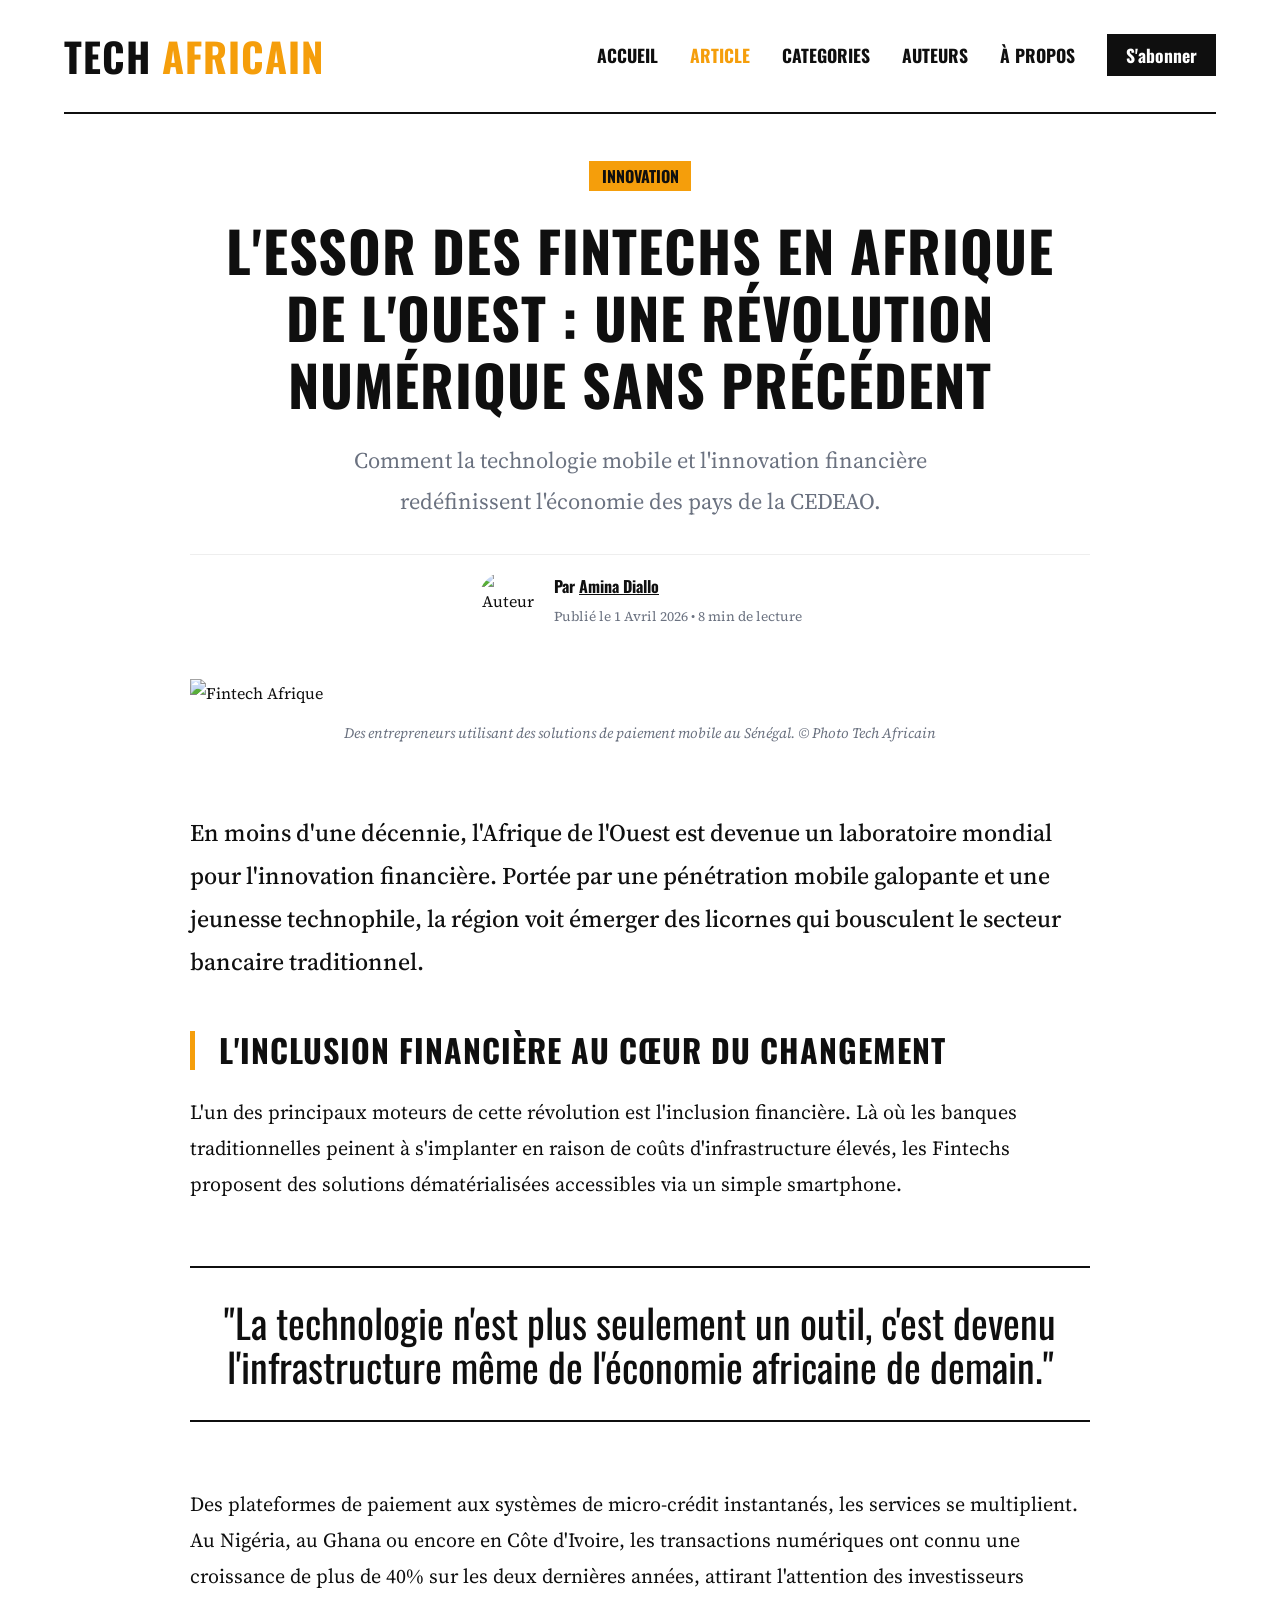
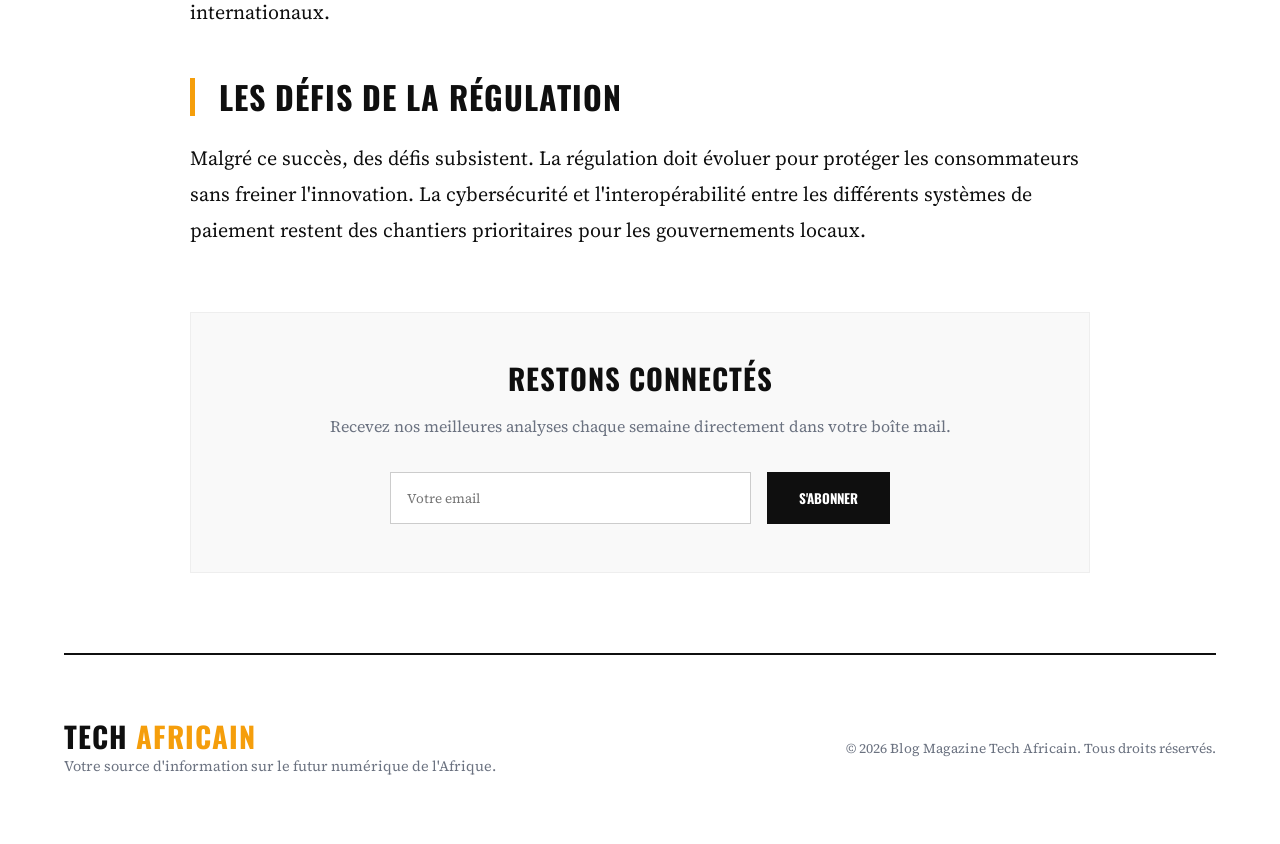
==== article.html @ ecc6a854 "Initial commit - structure du projet" ====
<!DOCTYPE html>
<html lang="fr">
<head>
    <meta charset="UTF-8">
    <meta name="viewport" content="width=device-width, initial-scale=1.0">
    <title>Article | L'essor des Fintechs en Afrique - Tech Africain</title>
    <!-- Google Fonts: Oswald 700 and Source Serif Pro 400 -->
    <link rel="preconnect" href="https://fonts.googleapis.com">
    <link rel="preconnect" href="https://fonts.gstatic.com" crossorigin>
    <link href="https://fonts.googleapis.com/css2?family=Oswald:wght@700&family=Source+Serif+Pro:wght@400&display=swap" rel="stylesheet">
    <link rel="stylesheet" href="style-article.css">
</head>
<body class="site-main-container">

    <header class="header-main-nav">
        <div class="header-logo-container">
            <a href="index.html" style="text-decoration: none; color: inherit;">
                <h1 class="header-magazine-title">TECH <span class="accent-color-yellow">AFRICAIN</span></h1>
            </a>
        </div>
        <nav class="header-navigation-menu">
            <ul class="header-nav-list-items">
                <li><a href="index.html" class="nav-link-item">ACCUEIL</a></li>
                <li><a href="article.html" class="nav-link-item active">ARTICLE</a></li>
                <li><a href="category.html" class="nav-link-item">CATEGORIES</a></li>
                <li><a href="authors.html" class="nav-link-item">AUTEURS</a></li>
                <li><a href="about.html" class="nav-link-item">À PROPOS</a></li>
                <li><a href="newsletter.html" class="nav-link-item accent-button">S'abonner</a></li>
            </ul>
        </nav>
    </header>

    <main class="article-page-main-layout">
        <!-- Article Header -->
        <header class="article-header-intro-section">
            <span class="article-category-label-accent">INNOVATION</span>
            <h1 class="article-title-heading-large">L'essor des Fintechs en Afrique de l'Ouest : Une révolution numérique sans précédent</h1>
            <p class="article-subtitle-excerpt-intro">Comment la technologie mobile et l'innovation financière redéfinissent l'économie des pays de la CEDEAO.</p>
            
            <div class="article-meta-author-info">
                <img src="https://images.unsplash.com/photo-1531123897727-8f129e16fd3c?auto=format&fit=crop&q=80&w=100" alt="Auteur" class="author-profile-avatar-img">
                <div class="author-details-wrapper">
                    <span class="author-name-text">Par <a href="authors.html" class="author-link-reference">Amina Diallo</a></span>
                    <span class="article-publication-date-meta">Publié le 1 Avril 2026 • 8 min de lecture</span>
                </div>
            </div>
        </header>

        <!-- Main Featured Image -->
        <figure class="article-featured-media-wrapper">
            <img src="https://images.unsplash.com/photo-1526374965328-7f61d4dc18c5?auto=format&fit=crop&q=80&w=1200" alt="Fintech Afrique" class="article-main-hero-img">
            <figcaption class="article-image-caption-text">Des entrepreneurs utilisant des solutions de paiement mobile au Sénégal. © Photo Tech Africain</figcaption>
        </figure>

        <!-- Article Body Content -->
        <section class="article-content-body-text-section">
            <p class="article-paragraph-leading-text">
                En moins d'une décennie, l'Afrique de l'Ouest est devenue un laboratoire mondial pour l'innovation financière. Portée par une pénétration mobile galopante et une jeunesse technophile, la région voit émerger des licornes qui bousculent le secteur bancaire traditionnel.
            </p>

            <h2 class="article-subheading-editorial-line">L'inclusion financière au cœur du changement</h2>
            <p class="article-paragraph-standard-text">
                L'un des principaux moteurs de cette révolution est l'inclusion financière. Là où les banques traditionnelles peinent à s'implanter en raison de coûts d'infrastructure élevés, les Fintechs proposent des solutions dématérialisées accessibles via un simple smartphone.
            </p>

            <blockquote class="article-quote-featured-editorial">
                "La technologie n'est plus seulement un outil, c'est devenu l'infrastructure même de l'économie africaine de demain."
            </blockquote>

            <p class="article-paragraph-standard-text">
                Des plateformes de paiement aux systèmes de micro-crédit instantanés, les services se multiplient. Au Nigéria, au Ghana ou encore en Côte d'Ivoire, les transactions numériques ont connu une croissance de plus de 40% sur les deux dernières années, attirant l'attention des investisseurs internationaux.
            </p>

            <h2 class="article-subheading-editorial-line">Les défis de la régulation</h2>
            <p class="article-paragraph-standard-text">
                Malgré ce succès, des défis subsistent. La régulation doit évoluer pour protéger les consommateurs sans freiner l'innovation. La cybersécurité et l'interopérabilité entre les différents systèmes de paiement restent des chantiers prioritaires pour les gouvernements locaux.
            </p>
        </section>

        <!-- Sidebar / Newsletter Call to Action -->
        <aside class="article-sidebar-interaction-aside">
            <div class="newsletter-subscribe-form-card">
                <h3 class="newsletter-title-heading-small">RESTONS CONNECTÉS</h3>
                <p class="newsletter-description-text">Recevez nos meilleures analyses chaque semaine directement dans votre boîte mail.</p>
                <form class="newsletter-subscribe-form-main">
                    <input type="email" placeholder="Votre email" class="newsletter-input-field-form">
                    <button type="submit" class="newsletter-submit-button-form">S'ABONNER</button>
                </form>
            </div>
        </aside>
    </main>

    <footer class="footer-main-container">
        <div class="footer-branding-info">
            <h2 class="footer-magazine-logo-title">TECH <span class="accent-color-yellow">AFRICAIN</span></h2>
            <p class="footer-magazine-tagline-text">Votre source d'information sur le futur numérique de l'Afrique.</p>
        </div>
        <div class="footer-copyright-legal-section">
            <p>&copy; 2026 Blog Magazine Tech Africain. Tous droits réservés.</p>
        </div>
    </footer>

</body>
</html>
---- style-article.css ----
/* Root Variables for Consistency */
:root {
    --color-black-editorial: #0F0F0F;
    --color-white-pure: #FFFFFF;
    --color-yellow-accent: #F59E0B;
    --color-gray-text: #6B7280;
    --font-titles: 'Oswald', sans-serif;
    --font-body: 'Source Serif Pro', serif;
}

/* Reset and Global Styles */
* {
    margin: 0;
    padding: 0;
    box-sizing: border-box;
}

body {
    background-color: var(--color-white-pure);
    color: var(--color-black-editorial);
    font-family: var(--font-body);
    line-height: 1.8;
    padding: 0 5%;
}

/* Typography Overrides */
h1, h2, h3 {
    font-family: var(--font-titles);
    text-transform: uppercase;
    letter-spacing: 1px;
    line-height: 1.2;
}

.accent-color-yellow {
    color: var(--color-yellow-accent);
}

/* Header Navigation (Shared with Home) */
.header-main-nav {
    display: flex;
    justify-content: space-between;
    align-items: center;
    padding: 2rem 0;
    border-bottom: 2px solid var(--color-black-editorial);
    margin-bottom: 3rem;
}

.header-magazine-title {
    font-size: 2.5rem;
}

.header-nav-list-items {
    display: flex;
    list-style: none;
    gap: 2rem;
}

.nav-link-item {
    text-decoration: none;
    color: var(--color-black-editorial);
    font-family: var(--font-titles);
    font-weight: 700;
    font-size: 1.1rem;
    transition: color 0.3s ease;
}

.nav-link-item:hover, .nav-link-item.active {
    color: var(--color-yellow-accent);
}

.accent-button {
    background-color: var(--color-black-editorial);
    color: var(--color-white-pure);
    padding: 0.5rem 1.2rem;
}

/* Article Page Layout */
.article-page-main-layout {
    max-width: 900px;
    margin: 0 auto 5rem auto;
}

.article-header-intro-section {
    text-align: center;
    margin-bottom: 3rem;
}

.article-category-label-accent {
    background-color: var(--color-yellow-accent);
    padding: 0.2rem 0.8rem;
    font-family: var(--font-titles);
    font-weight: 700;
}

.article-title-heading-large {
    font-size: 3.5rem;
    margin: 1.5rem 0;
}

.article-subtitle-excerpt-intro {
    font-size: 1.4rem;
    color: var(--color-gray-text);
    max-width: 700px;
    margin: 0 auto 2rem auto;
}

.article-meta-author-info {
    display: flex;
    align-items: center;
    justify-content: center;
    gap: 1rem;
    padding-top: 1rem;
    border-top: 1px solid #eee;
}

.author-profile-avatar-img {
    width: 60px;
    height: 60px;
    border-radius: 50%;
    object-fit: cover;
}

.author-details-wrapper {
    text-align: left;
}

.author-name-text {
    display: block;
    font-family: var(--font-titles);
    font-weight: 700;
}

.author-link-reference {
    color: var(--color-black-editorial);
    text-decoration: underline;
}

.article-publication-date-meta {
    font-size: 0.85rem;
    color: var(--color-gray-text);
}

/* Featured Media */
.article-featured-media-wrapper {
    margin-bottom: 4rem;
}

.article-main-hero-img {
    width: 100%;
    height: auto;
    max-height: 600px;
    object-fit: cover;
}

.article-image-caption-text {
    font-size: 0.9rem;
    color: var(--color-gray-text);
    margin-top: 0.8rem;
    font-style: italic;
    text-align: center;
}

/* Article Body Content */
.article-content-body-text-section {
    font-size: 1.25rem;
    margin-bottom: 4rem;
}

.article-paragraph-leading-text {
    font-size: 1.5rem;
    font-weight: 500;
    margin-bottom: 2rem;
}

.article-subheading-editorial-line {
    font-size: 2rem;
    margin: 3rem 0 1.5rem 0;
    border-left: 5px solid var(--color-yellow-accent);
    padding-left: 1.5rem;
}

.article-paragraph-standard-text {
    margin-bottom: 1.5rem;
}

.article-quote-featured-editorial {
    font-family: var(--font-titles);
    font-size: 2.5rem;
    line-height: 1.1;
    text-align: center;
    margin: 4rem 0;
    padding: 2rem;
    border-top: 2px solid var(--color-black-editorial);
    border-bottom: 2px solid var(--color-black-editorial);
}

/* Newsletter Box */
.article-sidebar-interaction-aside {
    background-color: #f9f9f9;
    padding: 3rem;
    text-align: center;
    border: 1px solid #eee;
}

.newsletter-title-heading-small {
    font-size: 1.8rem;
    margin-bottom: 1rem;
}

.newsletter-description-text {
    margin-bottom: 2rem;
    color: var(--color-gray-text);
}

.newsletter-subscribe-form-main {
    display: flex;
    gap: 1rem;
    max-width: 500px;
    margin: 0 auto;
}

.newsletter-input-field-form {
    flex: 1;
    padding: 1rem;
    border: 1px solid #ccc;
    font-family: var(--font-body);
}

.newsletter-submit-button-form {
    padding: 1rem 2rem;
    background-color: var(--color-black-editorial);
    color: var(--color-white-pure);
    border: none;
    font-family: var(--font-titles);
    font-weight: 700;
    cursor: pointer;
    transition: background-color 0.3s ease;
}

.newsletter-submit-button-form:hover {
    background-color: var(--color-yellow-accent);
    color: var(--color-black-editorial);
}

/* Footer (Shared) */
.footer-main-container {
    border-top: 2px solid var(--color-black-editorial);
    padding: 4rem 0;
    display: flex;
    justify-content: space-between;
    align-items: center;
}

.footer-magazine-logo-title {
    font-size: 1.8rem;
}

.footer-magazine-tagline-text {
    color: var(--color-gray-text);
    font-size: 0.9rem;
}

.footer-copyright-legal-section {
    font-size: 0.85rem;
    color: var(--color-gray-text);
}

/* Responsive */
@media (max-width: 768px) {
    .article-title-heading-large {
        font-size: 2.5rem;
    }
    .newsletter-subscribe-form-main {
        flex-direction: column;
    }
}
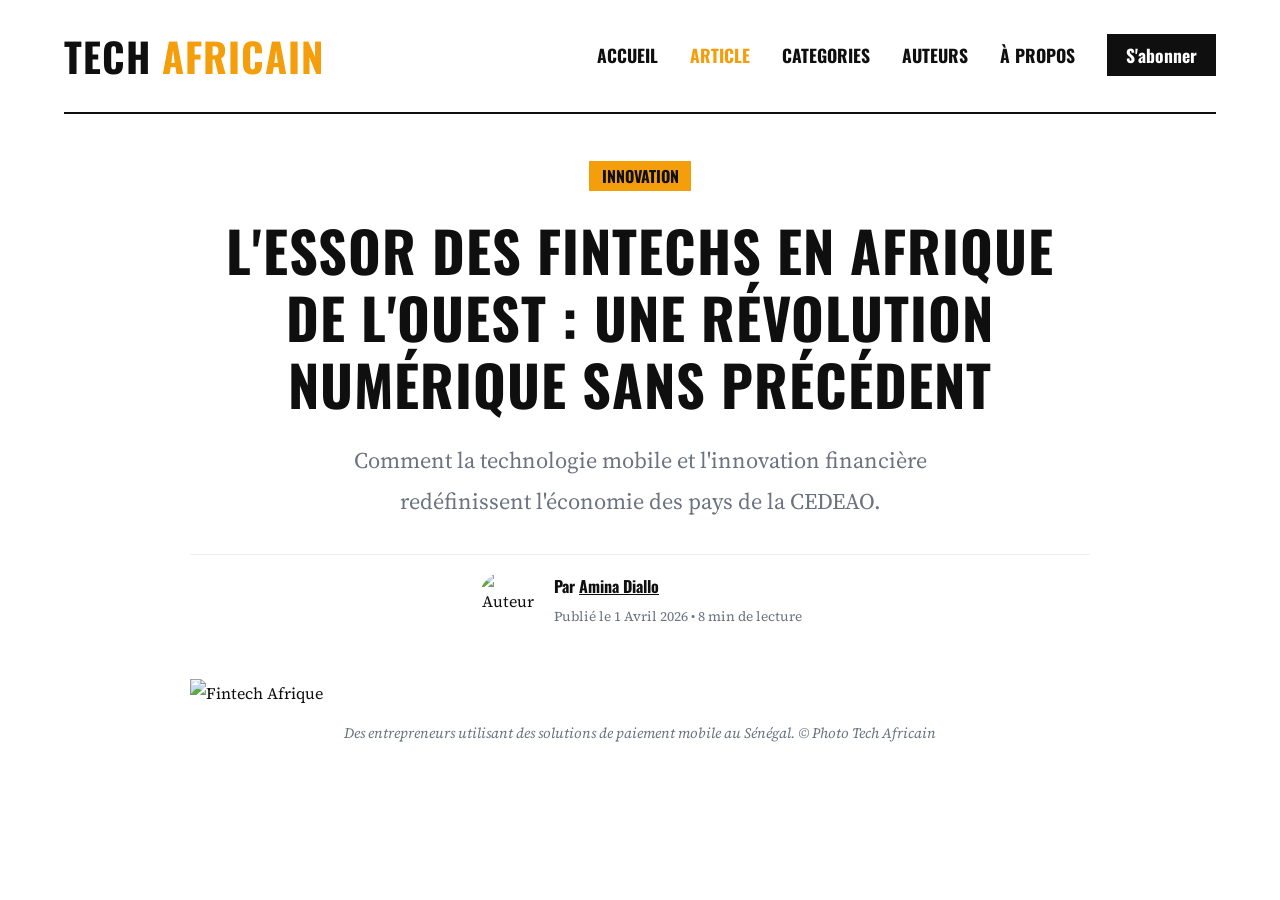
==== commit 5634645a: "feat: structure et en-tête de l'article" ====
--- a/article.html
+++ b/article.html
@@ -3,8 +3,7 @@
 <head>
     <meta charset="UTF-8">
     <meta name="viewport" content="width=device-width, initial-scale=1.0">
-    <title>Article | L'essor des Fintechs en Afrique - Tech Africain</title>
-    <!-- Google Fonts: Oswald 700 and Source Serif Pro 400 -->
+    <title>Article | Tech Africain</title>
     <link rel="preconnect" href="https://fonts.googleapis.com">
     <link rel="preconnect" href="https://fonts.gstatic.com" crossorigin>
     <link href="https://fonts.googleapis.com/css2?family=Oswald:wght@700&family=Source+Serif+Pro:wght@400&display=swap" rel="stylesheet">
@@ -31,7 +30,7 @@
     </header>
 
     <main class="article-page-main-layout">
-        <!-- Article Header -->
+        <!-- Article Header Intro -->
         <header class="article-header-intro-section">
             <span class="article-category-label-accent">INNOVATION</span>
             <h1 class="article-title-heading-large">L'essor des Fintechs en Afrique de l'Ouest : Une révolution numérique sans précédent</h1>
@@ -51,54 +50,7 @@
             <img src="https://images.unsplash.com/photo-1526374965328-7f61d4dc18c5?auto=format&fit=crop&q=80&w=1200" alt="Fintech Afrique" class="article-main-hero-img">
             <figcaption class="article-image-caption-text">Des entrepreneurs utilisant des solutions de paiement mobile au Sénégal. © Photo Tech Africain</figcaption>
         </figure>
-
-        <!-- Article Body Content -->
-        <section class="article-content-body-text-section">
-            <p class="article-paragraph-leading-text">
-                En moins d'une décennie, l'Afrique de l'Ouest est devenue un laboratoire mondial pour l'innovation financière. Portée par une pénétration mobile galopante et une jeunesse technophile, la région voit émerger des licornes qui bousculent le secteur bancaire traditionnel.
-            </p>
-
-            <h2 class="article-subheading-editorial-line">L'inclusion financière au cœur du changement</h2>
-            <p class="article-paragraph-standard-text">
-                L'un des principaux moteurs de cette révolution est l'inclusion financière. Là où les banques traditionnelles peinent à s'implanter en raison de coûts d'infrastructure élevés, les Fintechs proposent des solutions dématérialisées accessibles via un simple smartphone.
-            </p>
-
-            <blockquote class="article-quote-featured-editorial">
-                "La technologie n'est plus seulement un outil, c'est devenu l'infrastructure même de l'économie africaine de demain."
-            </blockquote>
-
-            <p class="article-paragraph-standard-text">
-                Des plateformes de paiement aux systèmes de micro-crédit instantanés, les services se multiplient. Au Nigéria, au Ghana ou encore en Côte d'Ivoire, les transactions numériques ont connu une croissance de plus de 40% sur les deux dernières années, attirant l'attention des investisseurs internationaux.
-            </p>
-
-            <h2 class="article-subheading-editorial-line">Les défis de la régulation</h2>
-            <p class="article-paragraph-standard-text">
-                Malgré ce succès, des défis subsistent. La régulation doit évoluer pour protéger les consommateurs sans freiner l'innovation. La cybersécurité et l'interopérabilité entre les différents systèmes de paiement restent des chantiers prioritaires pour les gouvernements locaux.
-            </p>
-        </section>
-
-        <!-- Sidebar / Newsletter Call to Action -->
-        <aside class="article-sidebar-interaction-aside">
-            <div class="newsletter-subscribe-form-card">
-                <h3 class="newsletter-title-heading-small">RESTONS CONNECTÉS</h3>
-                <p class="newsletter-description-text">Recevez nos meilleures analyses chaque semaine directement dans votre boîte mail.</p>
-                <form class="newsletter-subscribe-form-main">
-                    <input type="email" placeholder="Votre email" class="newsletter-input-field-form">
-                    <button type="submit" class="newsletter-submit-button-form">S'ABONNER</button>
-                </form>
-            </div>
-        </aside>
     </main>
-
-    <footer class="footer-main-container">
-        <div class="footer-branding-info">
-            <h2 class="footer-magazine-logo-title">TECH <span class="accent-color-yellow">AFRICAIN</span></h2>
-            <p class="footer-magazine-tagline-text">Votre source d'information sur le futur numérique de l'Afrique.</p>
-        </div>
-        <div class="footer-copyright-legal-section">
-            <p>&copy; 2026 Blog Magazine Tech Africain. Tous droits réservés.</p>
-        </div>
-    </footer>
 
 </body>
 </html>
--- a/style-article.css
+++ b/style-article.css
@@ -159,118 +159,3 @@
     font-style: italic;
     text-align: center;
 }
-
-/* Article Body Content */
-.article-content-body-text-section {
-    font-size: 1.25rem;
-    margin-bottom: 4rem;
-}
-
-.article-paragraph-leading-text {
-    font-size: 1.5rem;
-    font-weight: 500;
-    margin-bottom: 2rem;
-}
-
-.article-subheading-editorial-line {
-    font-size: 2rem;
-    margin: 3rem 0 1.5rem 0;
-    border-left: 5px solid var(--color-yellow-accent);
-    padding-left: 1.5rem;
-}
-
-.article-paragraph-standard-text {
-    margin-bottom: 1.5rem;
-}
-
-.article-quote-featured-editorial {
-    font-family: var(--font-titles);
-    font-size: 2.5rem;
-    line-height: 1.1;
-    text-align: center;
-    margin: 4rem 0;
-    padding: 2rem;
-    border-top: 2px solid var(--color-black-editorial);
-    border-bottom: 2px solid var(--color-black-editorial);
-}
-
-/* Newsletter Box */
-.article-sidebar-interaction-aside {
-    background-color: #f9f9f9;
-    padding: 3rem;
-    text-align: center;
-    border: 1px solid #eee;
-}
-
-.newsletter-title-heading-small {
-    font-size: 1.8rem;
-    margin-bottom: 1rem;
-}
-
-.newsletter-description-text {
-    margin-bottom: 2rem;
-    color: var(--color-gray-text);
-}
-
-.newsletter-subscribe-form-main {
-    display: flex;
-    gap: 1rem;
-    max-width: 500px;
-    margin: 0 auto;
-}
-
-.newsletter-input-field-form {
-    flex: 1;
-    padding: 1rem;
-    border: 1px solid #ccc;
-    font-family: var(--font-body);
-}
-
-.newsletter-submit-button-form {
-    padding: 1rem 2rem;
-    background-color: var(--color-black-editorial);
-    color: var(--color-white-pure);
-    border: none;
-    font-family: var(--font-titles);
-    font-weight: 700;
-    cursor: pointer;
-    transition: background-color 0.3s ease;
-}
-
-.newsletter-submit-button-form:hover {
-    background-color: var(--color-yellow-accent);
-    color: var(--color-black-editorial);
-}
-
-/* Footer (Shared) */
-.footer-main-container {
-    border-top: 2px solid var(--color-black-editorial);
-    padding: 4rem 0;
-    display: flex;
-    justify-content: space-between;
-    align-items: center;
-}
-
-.footer-magazine-logo-title {
-    font-size: 1.8rem;
-}
-
-.footer-magazine-tagline-text {
-    color: var(--color-gray-text);
-    font-size: 0.9rem;
-}
-
-.footer-copyright-legal-section {
-    font-size: 0.85rem;
-    color: var(--color-gray-text);
-}
-
-/* Responsive */
-@media (max-width: 768px) {
-    .article-title-heading-large {
-        font-size: 2.5rem;
-    }
-    .newsletter-subscribe-form-main {
-        flex-direction: column;
-    }
-}
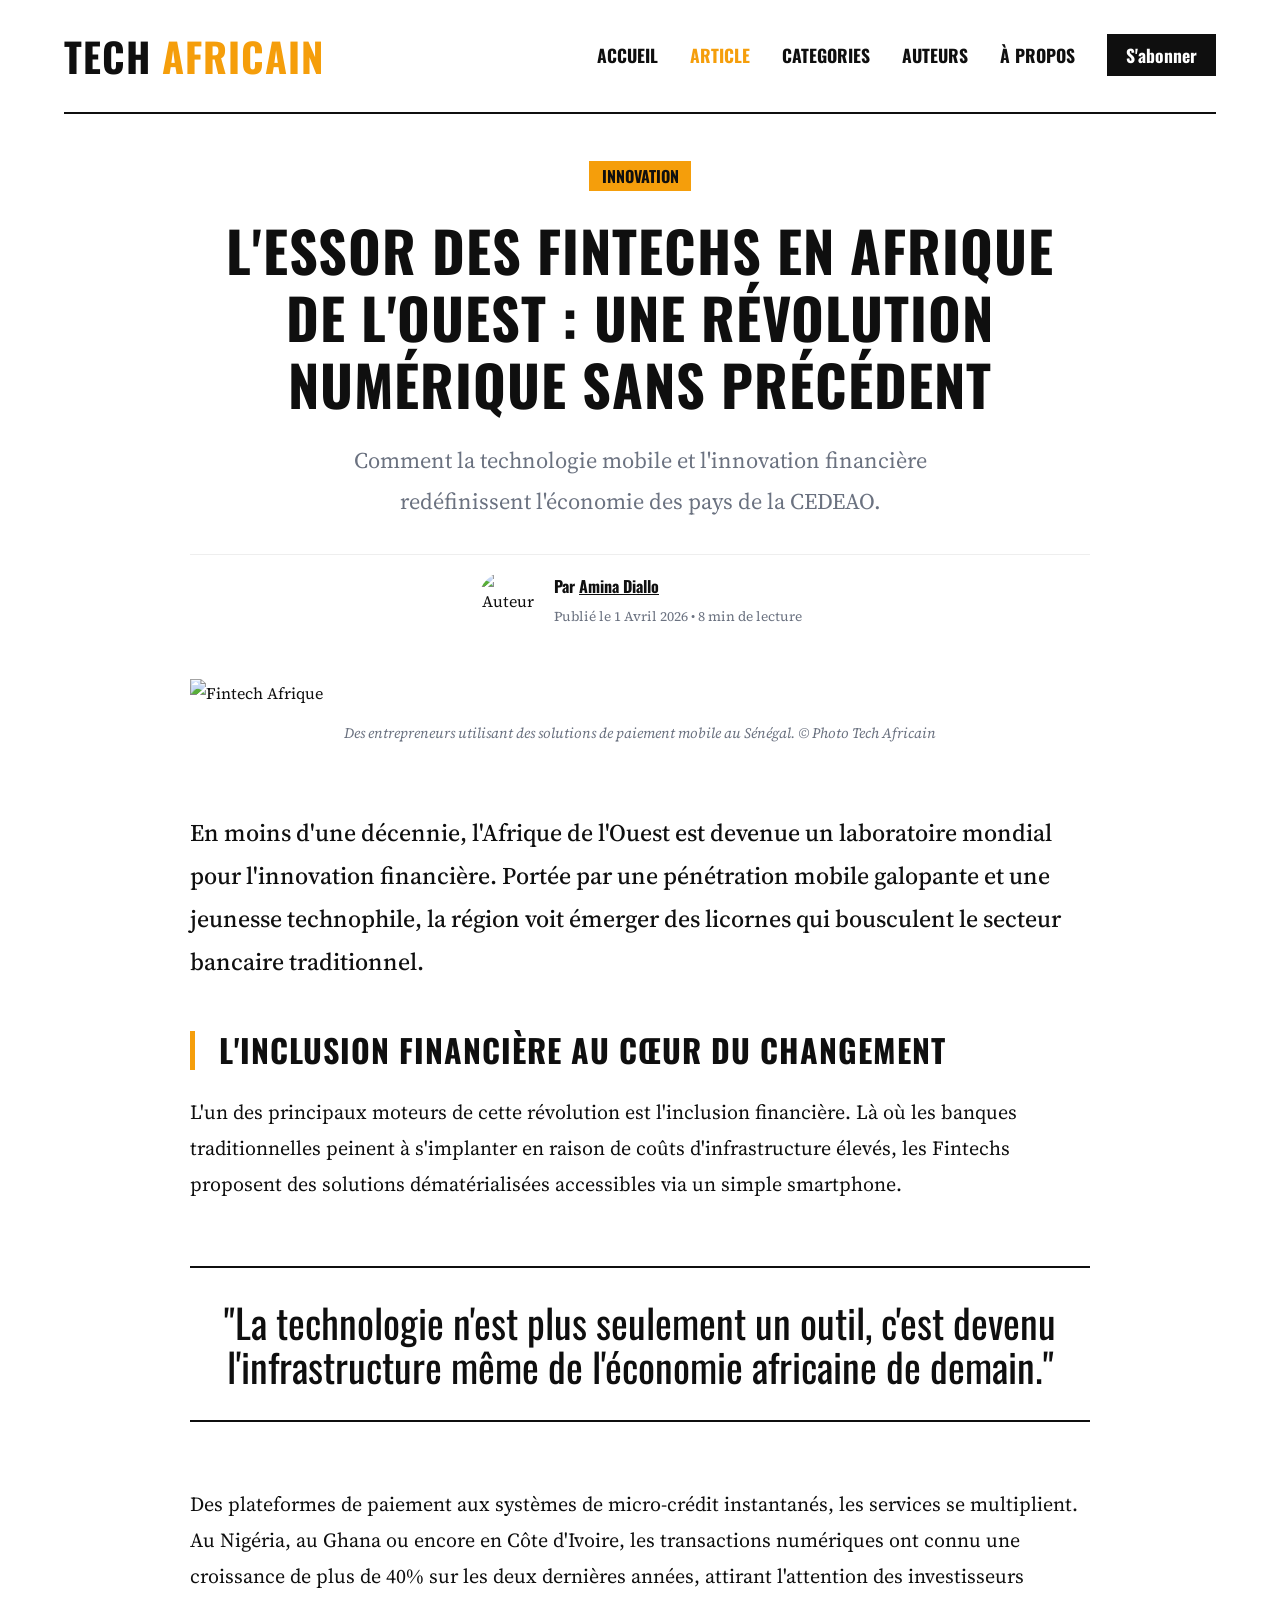
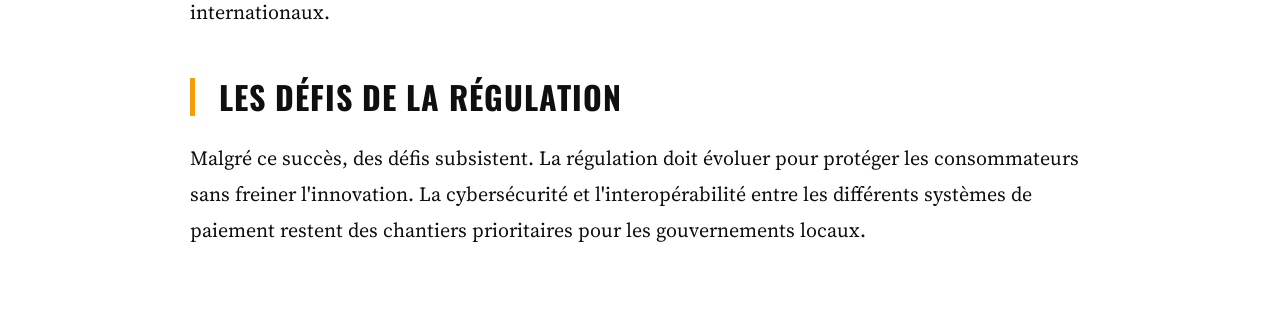
==== commit 7974974c: "feat: corps de texte et typographie éditoriale" ====
--- a/article.html
+++ b/article.html
@@ -50,6 +50,31 @@
             <img src="https://images.unsplash.com/photo-1526374965328-7f61d4dc18c5?auto=format&fit=crop&q=80&w=1200" alt="Fintech Afrique" class="article-main-hero-img">
             <figcaption class="article-image-caption-text">Des entrepreneurs utilisant des solutions de paiement mobile au Sénégal. © Photo Tech Africain</figcaption>
         </figure>
+
+        <!-- Article Body Content -->
+        <section class="article-content-body-text-section">
+            <p class="article-paragraph-leading-text">
+                En moins d'une décennie, l'Afrique de l'Ouest est devenue un laboratoire mondial pour l'innovation financière. Portée par une pénétration mobile galopante et une jeunesse technophile, la région voit émerger des licornes qui bousculent le secteur bancaire traditionnel.
+            </p>
+
+            <h2 class="article-subheading-editorial-line">L'inclusion financière au cœur du changement</h2>
+            <p class="article-paragraph-standard-text">
+                L'un des principaux moteurs de cette révolution est l'inclusion financière. Là où les banques traditionnelles peinent à s'implanter en raison de coûts d'infrastructure élevés, les Fintechs proposent des solutions dématérialisées accessibles via un simple smartphone.
+            </p>
+
+            <blockquote class="article-quote-featured-editorial">
+                "La technologie n'est plus seulement un outil, c'est devenu l'infrastructure même de l'économie africaine de demain."
+            </blockquote>
+
+            <p class="article-paragraph-standard-text">
+                Des plateformes de paiement aux systèmes de micro-crédit instantanés, les services se multiplient. Au Nigéria, au Ghana ou encore en Côte d'Ivoire, les transactions numériques ont connu une croissance de plus de 40% sur les deux dernières années, attirant l'attention des investisseurs internationaux.
+            </p>
+
+            <h2 class="article-subheading-editorial-line">Les défis de la régulation</h2>
+            <p class="article-paragraph-standard-text">
+                Malgré ce succès, des défis subsistent. La régulation doit évoluer pour protéger les consommateurs sans freiner l'innovation. La cybersécurité et l'interopérabilité entre les différents systèmes de paiement restent des chantiers prioritaires pour les gouvernements locaux.
+            </p>
+        </section>
     </main>
 
 </body>
--- a/style-article.css
+++ b/style-article.css
@@ -159,3 +159,37 @@
     font-style: italic;
     text-align: center;
 }
+
+/* Article Body Content */
+.article-content-body-text-section {
+    font-size: 1.25rem;
+    margin-bottom: 4rem;
+}
+
+.article-paragraph-leading-text {
+    font-size: 1.5rem;
+    font-weight: 500;
+    margin-bottom: 2rem;
+}
+
+.article-subheading-editorial-line {
+    font-size: 2rem;
+    margin: 3rem 0 1.5rem 0;
+    border-left: 5px solid var(--color-yellow-accent);
+    padding-left: 1.5rem;
+}
+
+.article-paragraph-standard-text {
+    margin-bottom: 1.5rem;
+}
+
+.article-quote-featured-editorial {
+    font-family: var(--font-titles);
+    font-size: 2.5rem;
+    line-height: 1.1;
+    text-align: center;
+    margin: 4rem 0;
+    padding: 2rem;
+    border-top: 2px solid var(--color-black-editorial);
+    border-bottom: 2px solid var(--color-black-editorial);
+}
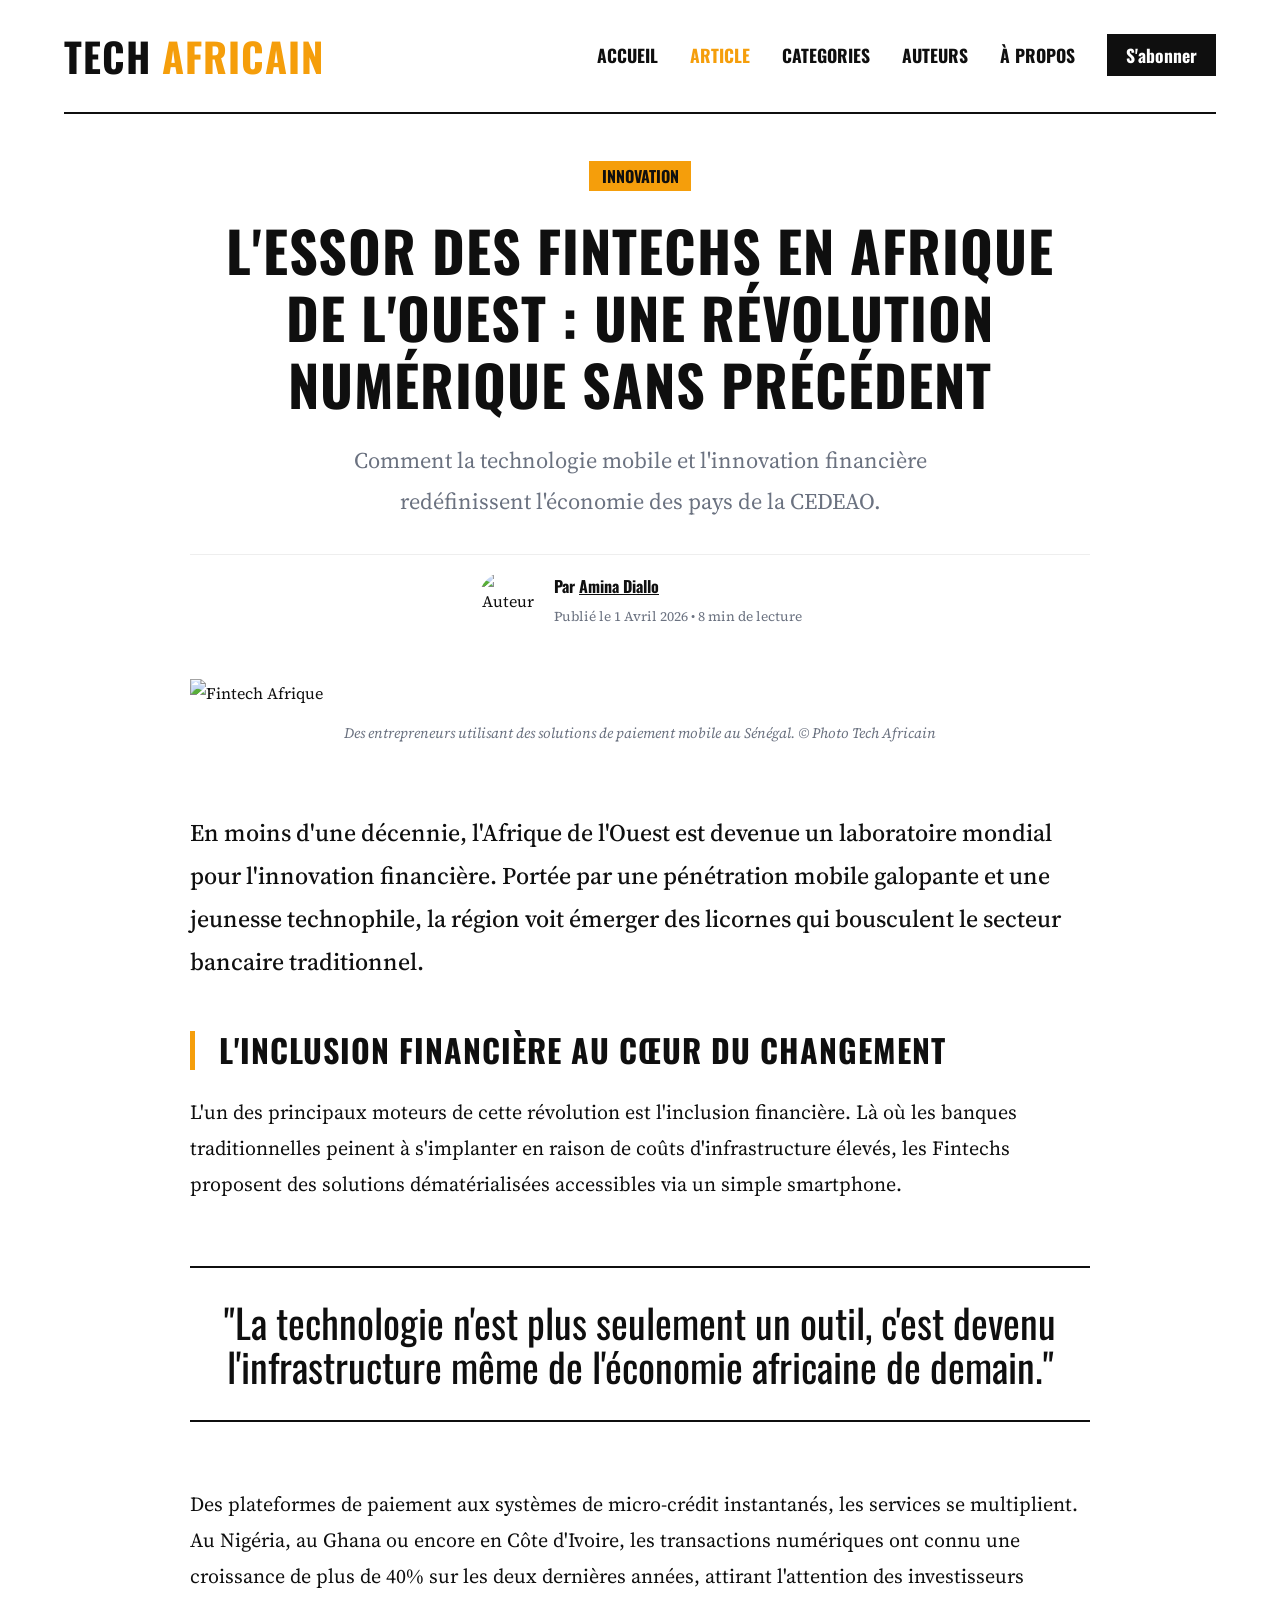
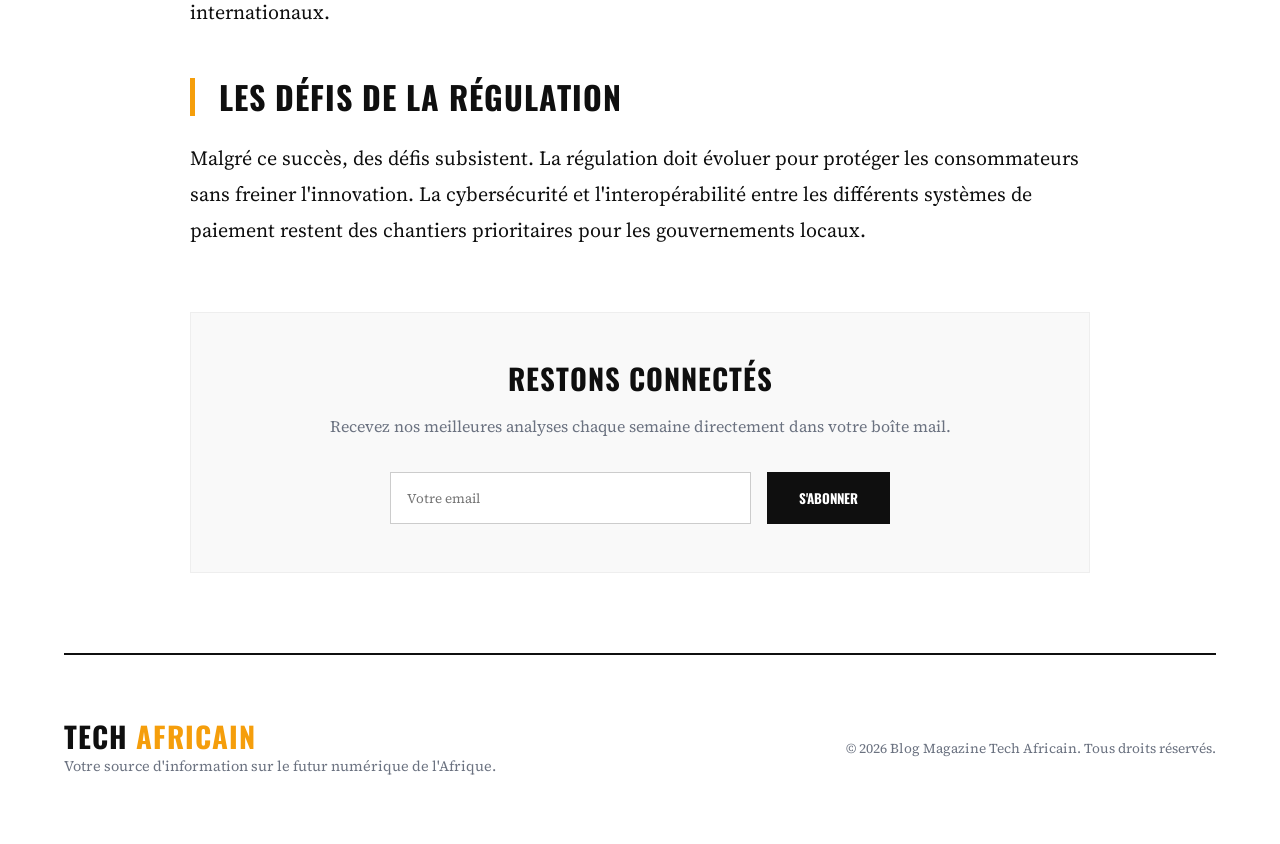
==== commit 1aed8543: "feat: sidebar newsletter et footer" ====
--- a/article.html
+++ b/article.html
@@ -75,7 +75,29 @@
                 Malgré ce succès, des défis subsistent. La régulation doit évoluer pour protéger les consommateurs sans freiner l'innovation. La cybersécurité et l'interopérabilité entre les différents systèmes de paiement restent des chantiers prioritaires pour les gouvernements locaux.
             </p>
         </section>
+
+        <!-- Sidebar / Newsletter Call to Action -->
+        <aside class="article-sidebar-interaction-aside">
+            <div class="newsletter-subscribe-form-card">
+                <h3 class="newsletter-title-heading-small">RESTONS CONNECTÉS</h3>
+                <p class="newsletter-description-text">Recevez nos meilleures analyses chaque semaine directement dans votre boîte mail.</p>
+                <form class="newsletter-subscribe-form-main">
+                    <input type="email" placeholder="Votre email" class="newsletter-input-field-form">
+                    <button type="submit" class="newsletter-submit-button-form">S'ABONNER</button>
+                </form>
+            </div>
+        </aside>
     </main>
+
+    <footer class="footer-main-container">
+        <div class="footer-branding-info">
+            <h2 class="footer-magazine-logo-title">TECH <span class="accent-color-yellow">AFRICAIN</span></h2>
+            <p class="footer-magazine-tagline-text">Votre source d'information sur le futur numérique de l'Afrique.</p>
+        </div>
+        <div class="footer-copyright-legal-section">
+            <p>&copy; 2026 Blog Magazine Tech Africain. Tous droits réservés.</p>
+        </div>
+    </footer>
 
 </body>
 </html>
--- a/style-article.css
+++ b/style-article.css
@@ -193,3 +193,84 @@
     border-top: 2px solid var(--color-black-editorial);
     border-bottom: 2px solid var(--color-black-editorial);
 }
+
+/* Newsletter Box */
+.article-sidebar-interaction-aside {
+    background-color: #f9f9f9;
+    padding: 3rem;
+    text-align: center;
+    border: 1px solid #eee;
+}
+
+.newsletter-title-heading-small {
+    font-size: 1.8rem;
+    margin-bottom: 1rem;
+}
+
+.newsletter-description-text {
+    margin-bottom: 2rem;
+    color: var(--color-gray-text);
+}
+
+.newsletter-subscribe-form-main {
+    display: flex;
+    gap: 1rem;
+    max-width: 500px;
+    margin: 0 auto;
+}
+
+.newsletter-input-field-form {
+    flex: 1;
+    padding: 1rem;
+    border: 1px solid #ccc;
+    font-family: var(--font-body);
+}
+
+.newsletter-submit-button-form {
+    padding: 1rem 2rem;
+    background-color: var(--color-black-editorial);
+    color: var(--color-white-pure);
+    border: none;
+    font-family: var(--font-titles);
+    font-weight: 700;
+    cursor: pointer;
+    transition: background-color 0.3s ease;
+}
+
+.newsletter-submit-button-form:hover {
+    background-color: var(--color-yellow-accent);
+    color: var(--color-black-editorial);
+}
+
+/* Footer (Shared) */
+.footer-main-container {
+    border-top: 2px solid var(--color-black-editorial);
+    padding: 4rem 0;
+    display: flex;
+    justify-content: space-between;
+    align-items: center;
+}
+
+.footer-magazine-logo-title {
+    font-size: 1.8rem;
+}
+
+.footer-magazine-tagline-text {
+    color: var(--color-gray-text);
+    font-size: 0.9rem;
+}
+
+.footer-copyright-legal-section {
+    font-size: 0.85rem;
+    color: var(--color-gray-text);
+}
+
+/* Responsive */
+@media (max-width: 768px) {
+    .article-title-heading-large {
+        font-size: 2.5rem;
+    }
+    .newsletter-subscribe-form-main {
+        flex-direction: column;
+    }
+}
